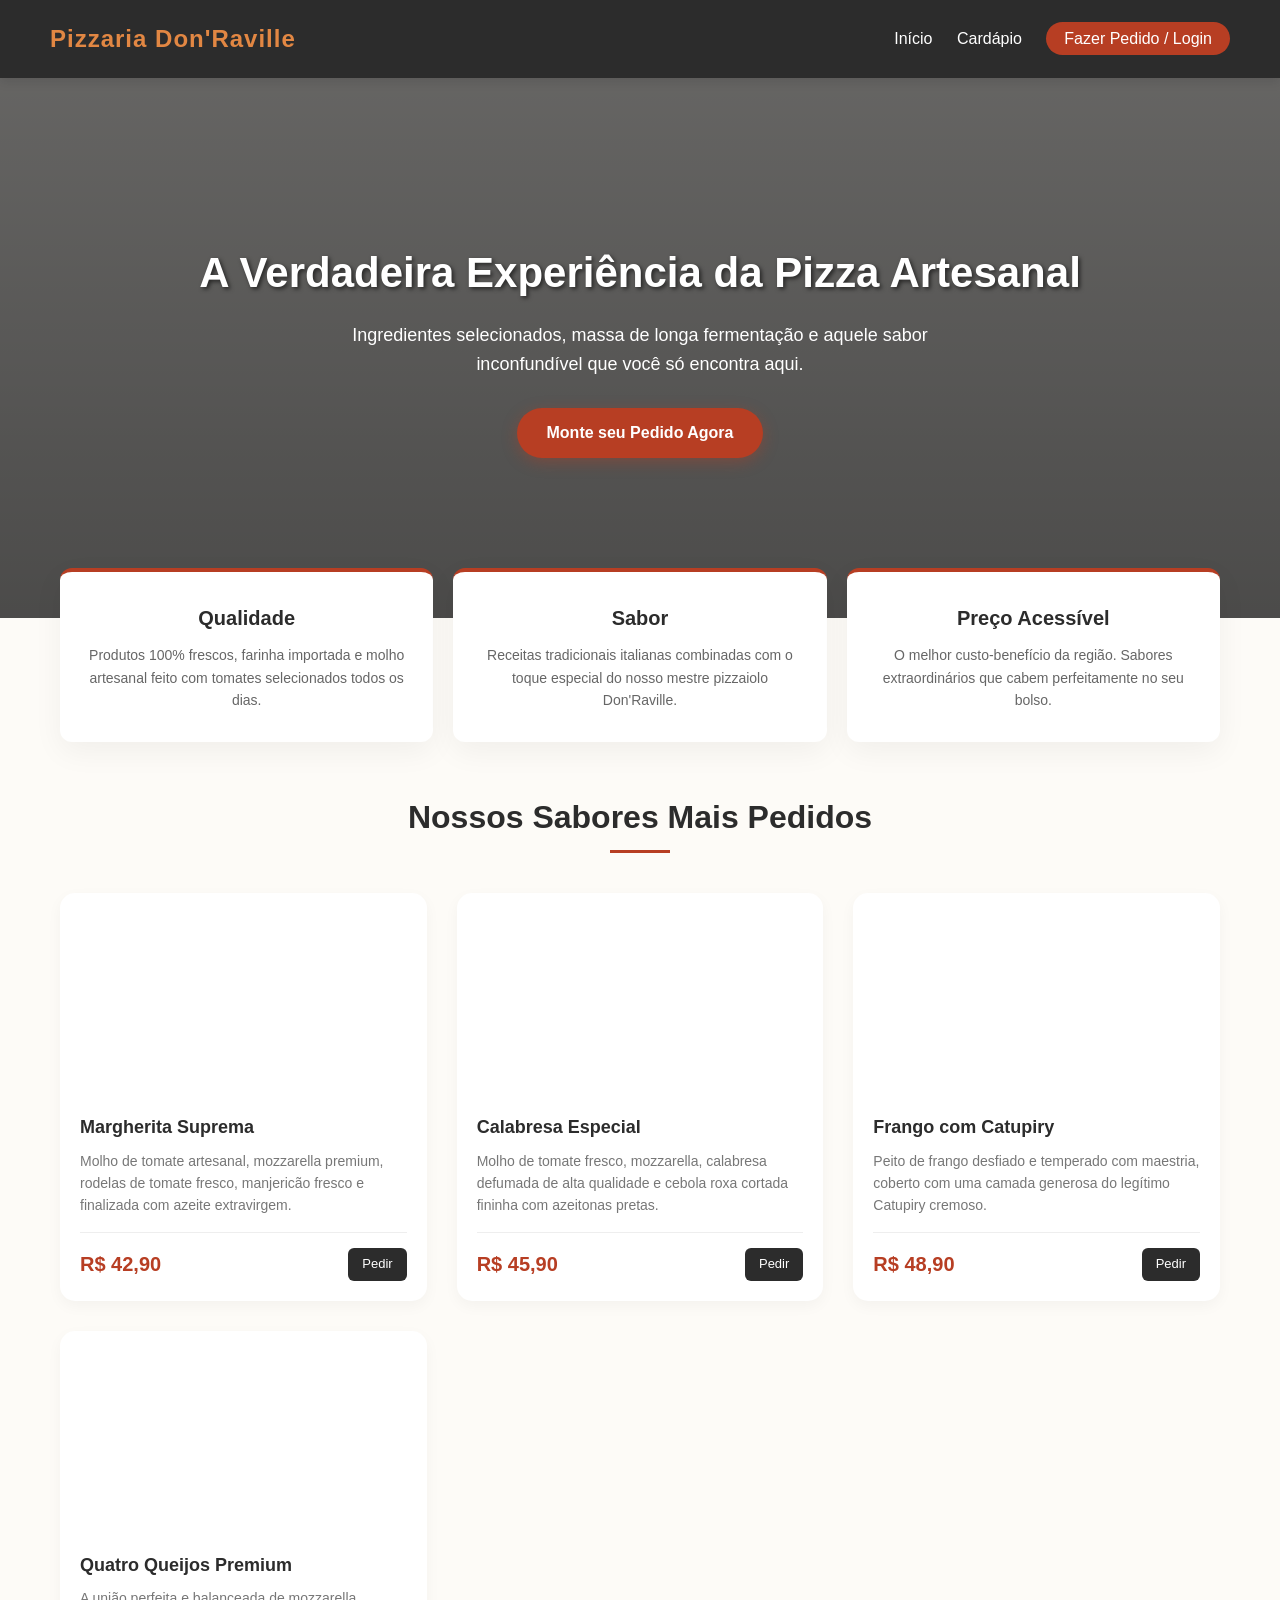
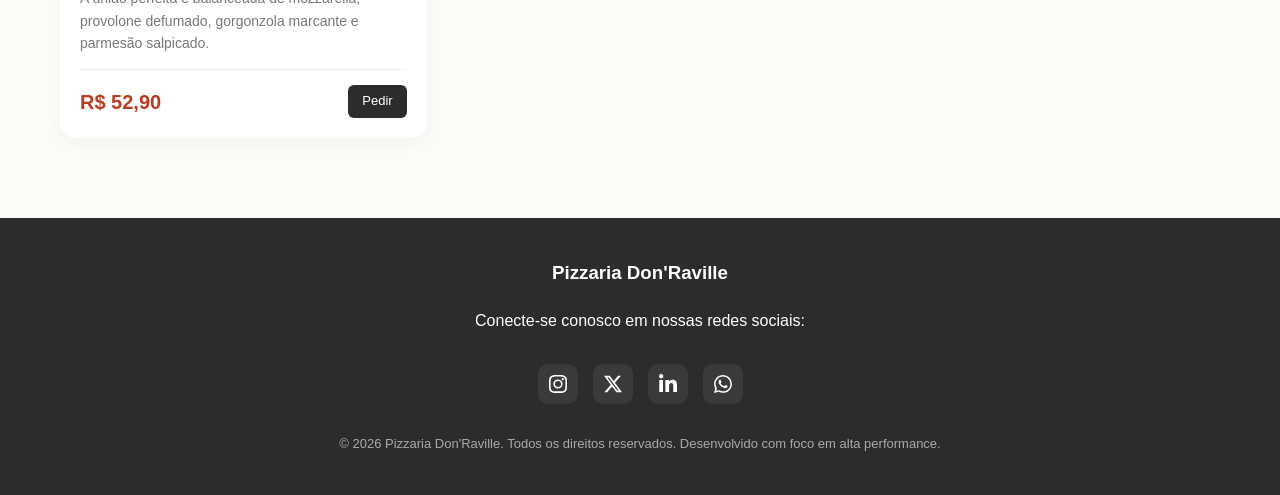
==== index.html @ 8623dc4a "ajustes" ====
<!DOCTYPE html>
<html lang="pt-BR">
<head>
    <meta charset="UTF-8">
    <meta name="viewport" content="width=device-width, initial-scale=1.0">
    <title>Pizzaria Don'Raville - Página Inicial</title>
    <link rel="stylesheet" href="estilos/index.css">
    <link rel="icon"  type="image/png" href="img/Logo_Proj1.webp" >
</head>
<body>
    <!-- Header Navigation -->
    <header>
        <div class="logo-container">
            <h1>Pizzaria Don'Raville</h1>
        </div>
        <nav class="nav-links">
            <a href="#">Início</a>
            <a href="#cardapio">Cardápio</a>
            <a href="login.html" class="btn-cta-nav">Fazer Pedido / Login</a>
        </nav>
    </header>
    <!-- Hero Section -->
    <section class="hero">
        <h2>A Verdadeira Experiência da Pizza Artesanal</h2>
        <p>Ingredientes selecionados, massa de longa fermentação e aquele sabor inconfundível que você só encontra aqui.</p>
        <a href="login.html" style="background-color: #b73e23; color: white; padding: 12px 30px; text-decoration: none; border-radius: 25px; font-weight: 600; box-shadow: 0 4px 15px rgba(183, 62, 35, 0.4);"> Monte seu Pedido Agora </a>
    </section>
    <!-- Marketing Pillars -->
    <section class="pillars">
        <div class="pillar-card">
            <h3>Qualidade</h3>
            <p>Produtos 100% frescos, farinha importada e molho artesanal feito com tomates selecionados todos os dias.</p>
        </div>
        <div class="pillar-card">
            <h3>Sabor</h3>
            <p>Receitas tradicionais italianas combinadas com o toque especial do nosso mestre pizzaiolo Don'Raville.</p>
        </div>
        <div class="pillar-card">
            <h3>Preço Acessível</h3>
            <p>O melhor custo-benefício da região. Sabores extraordinários que cabem perfeitamente no seu bolso.</p>
        </div>
    </section>
    <!-- Pizza Gallery Section -->
    <section class="gallery-container" id="cardapio">
        <div class="section-title">
            <h2>Nossos Sabores Mais Pedidos</h2>
        </div>
        <div class="grid-gallery">
            <!-- Pizza 1 -->
            <div class="pizza-card">
                <div class="pizza-img" style="background-image: url('https://images.unsplash.com/photo-1604068549290-dea0e4a305ca?auto=format&fit=crop&w=600&q=80');"></div>
                <div class="pizza-info">
                    <h4>Margherita Suprema</h4>
                    <p>Molho de tomate artesanal, mozzarella premium, rodelas de tomate fresco, manjericão fresco e finalizada com azeite extravirgem.</p>
                    <div class="pizza-footer">
                        <span class="pizza-price">R$ 42,90</span>
                        <a href="login.html" class="btn-order">Pedir</a>
                    </div>
                </div>
            </div>
            <!-- Pizza 2 -->
            <div class="pizza-card">
                <div class="pizza-img" style="background-image: url('https://images.unsplash.com/photo-1628840042765-356cda07504e?auto=format&fit=crop&w=600&q=80');"></div>
                <div class="pizza-info">
                    <h4>Calabresa Especial</h4>
                    <p>Molho de tomate fresco, mozzarella, calabresa defumada de alta qualidade e cebola roxa cortada fininha com azeitonas pretas.</p>
                    <div class="pizza-footer">
                        <span class="pizza-price">R$ 45,90</span>
                        <a href="login.html" class="btn-order">Pedir</a>
                    </div>
                </div>
            </div>
            <!-- Pizza 3 -->
            <div class="pizza-card">
                <div class="pizza-img" style="background-image: url('https://images.unsplash.com/photo-1574071318508-1cdbab80d002?auto=format&fit=crop&w=600&q=80');"></div>
                <div class="pizza-info">
                    <h4>Frango com Catupiry</h4>
                    <p>Peito de frango desfiado e temperado com maestria, coberto com uma camada generosa do legítimo Catupiry cremoso.</p>
                    <div class="pizza-footer">
                        <span class="pizza-price">R$ 48,90</span>
                        <a href="login.html" class="btn-order">Pedir</a>
                    </div>
                </div>
            </div>
            <!-- Pizza 4 -->
            <div class="pizza-card">
                <div class="pizza-img" style="background-image: url('https://images.unsplash.com/photo-1593560708920-61dd98c46a4e?auto=format&fit=crop&w=600&q=80');"></div>
                <div class="pizza-info">
                    <h4>Quatro Queijos Premium</h4>
                    <p>A união perfeita e balanceada de mozzarella, provolone defumado, gorgonzola marcante e parmesão salpicado.</p>
                    <div class="pizza-footer">
                        <span class="pizza-price">R$ 52,90</span>
                        <a href="login.html" class="btn-order">Pedir</a>
                    </div>
                </div>
            </div>
        </div>
    </section>
    <!-- Footer -->
    <footer>
        <div class="footer-content">
            <h3>Pizzaria Don'Raville</h3>
            <p>Conecte-se conosco em nossas redes sociais:</p>
            <div class="social-box">
                <!-- Instagram -->
                <a class="socialContainer containerOne" href="#">
                    <svg viewBox="0 0 16 16" class="socialSvg">
                        <path d="M8 0C5.829 0 5.556.01 4.703.048 3.85.088 3.269.222 2.76.42a3.917 3.917 0 0 0-1.417.923A3.927 3.927 0 0 0 .42 2.76C.222 3.268.087 3.85.048 4.7.01 5.555 0 5.827 0 8.001c0 2.172.01 2.444.048 3.297.04.852.174 1.433.372 1.942.205.526.478.972.923 1.417.444.445.89.719 1.416.923.51.198 1.09.333 1.942.372C5.555 15.99 5.827 16 8 16s2.444-.01 3.298-.048c.851-.04 1.434-.174 1.943-.372a3.916 3.916 0 0 0 1.416-.923c.445-.445.718-.891.923-1.417.197-.509.332-1.09.372-1.942C15.99 10.445 16 10.173 16 8s-.01-2.445-.048-3.299c-.04-.851-.175-1.433-.372-1.941a3.926 3.926 0 0 0-.923-1.417A3.911 3.911 0 0 0 13.24.42c-.51-.198-1.092-.333-1.943-.372C10.443.01 10.172 0 7.998 0h.003zm-.717 1.442h.718c2.136 0 2.389.007 3.232.046.78.035 1.204.166 1.486.275.373.145.64.319.92.599.28.28.453.546.598.92.11.281.24.705.275 1.485.039.843.047 1.096.047 3.231s-.008 2.389-.047 3.232c-.035.78-.166 1.203-.275 1.485a2.47 2.47 0 0 1-.599.919c-.28.28-.546.453-.92.598-.28.11-.704.24-1.485.276-.843.038-1.096.047-3.232.047s-2.39-.009-3.233-.047c-.78-.036-1.203-.166-1.485-.276a2.478 2.478 0 0 1-.92-.598 2.48 2.48 0 0 1-.6-.92c-.109-.281-.24-.705-.275-1.485-.038-.843-.046-1.096-.046-3.233 0-2.136.008-2.388.046-3.231.036-.78.166-1.204.276-1.486.145-.373.319-.64.599-.92.28-.28.546-.453.92-.598.282-.11.705-.24 1.485-.276.738-.034 1.024-.044 2.515-.045v.002zm4.988 1.328a.96.96 0 1 0 0 1.92.96.96 0 0 0 0-1.92zm-4.27 1.122a4.109 4.109 0 1 0 0 8.217 4.109 4.109 0 0 0 0-8.217zm0 1.441a2.667 2.667 0 1 1 0 5.334 2.667 2.667 0 0 1 0-5.334z"></path>
                    </svg>
                </a>
                <!-- Twitter/X -->
                <a class="socialContainer containerTwo" href="#">
                    <svg viewBox="0 0 16 16" class="socialSvg">
                        <path d="M12.6.75h2.454l-5.36 6.142L16 15.25h-4.937l-3.867-5.07-4.425 5.07H.316l5.733-6.57L0 .75h5.063l3.495 4.633L12.601.75Zm-.86 13.028h1.36L4.323 2.145H2.865z"></path>
                    </svg>
                </a>
                <!-- Linkedin -->
                <a class="socialContainer containerThree" href="#">
                    <svg viewBox="0 0 448 512" class="socialSvg">
                        <path d="M100.28 448H7.4V148.9h92.88zM53.79 108.1C24.09 108.1 0 83.5 0 53.8a53.79 53.79 0 0 1 107.58 0c0 29.7-24.1 54.3-53.79 54.3zM447.9 448h-92.68V302.4c0-34.7-.7-79.2-48.29-79.2-48.29 0-55.69 37.7-55.69 76.7V448h-92.78V148.9h89.08v40.8h1.3c12.4-23.5 42.69-48.3 87.88-48.3 94 0 111.28 61.9 111.28 142.3V448z"></path>
                    </svg>
                </a>
                <!-- WhatsApp -->
                <a class="socialContainer containerFour" href="#">
                    <svg viewBox="0 0 16 16" class="socialSvg">
                        <path d="M13.601 2.326A7.854 7.854 0 0 0 7.994 0C3.627 0 .068 3.558.064 7.926c0 1.399.366 2.76 1.057 3.965L0 16l4.204-1.102a7.933 7.933 0 0 0 3.79.965h.004c4.368 0 7.926-3.558 7.93-7.93A7.898 7.898 0 0 0 13.6 2.326zM7.994 14.521a6.573 6.573 0 0 1-3.356-.92l-.24-.144-2.494.654.666-2.433-.156-.251a6.56 6.56 0 0 1-1.007-3.505c0-3.626 2.957-6.584 6.591-6.584a6.56 6.56 0 0 1 4.66 1.931 6.557 6.557 0 0 1 1.928 4.66c-.004 3.639-2.961 6.592-6.592 6.592zm3.618-4.934c-.197-.099-1.17-.578-1.353-.646-.182-.065-.315-.099-.445.099-.133.197-.513.646-.627.775-.114.133-.232.148-.43.05-.197-.1-.836-.308-1.592-.985-.59-.525-.985-1.175-1.103-1.372-.114-.198-.011-.304.088-.403.087-.088.197-.232.296-.346.1-.114.133-.198.198-.33.065-.134.034-.248-.015-.347-.05-.099-.445-1.076-.612-1.47-.16-.389-.323-.335-.445-.34-.114-.007-.247-.007-.38-.007a.729.729 0 0 0-.529.247c-.182.198-.691.677-.691 1.654 0 .977.71 1.916.81 2.049.098.133 1.394 2.132 3.383 2.992.47.205.84.326 1.129.418.475.152.904.129 1.246.08.38-.058 1.171-.48 1.338-.943.164-.464.164-.86.114-.943-.049-.084-.182-.133-.38-.232z"/>
                    </svg>
                </a>
            </div>
            <p class="copyright">© 2026 Pizzaria Don'Raville. Todos os direitos reservados. Desenvolvido com foco em alta performance.</p>
        </div>
    </footer>
</body>
</html>
---- estilos/index.css ----
* {
            margin: 0;
            padding: 0;
            box-sizing: border-box;
            font-family: 'Segoe UI', Tahoma, Geneva, Verdana, sans-serif;
        }

        body {
            background-color: #fdfbf7;
            color: #333;
            line-height: 1.6;
        }

        /* Header & Navigation */
        header {
            background-color: #2c2c2c;
            color: #fff;
            padding: 20px 50px;
            display: flex;
            justify-content: space-between;
            align-items: center;
            position: sticky;
            top: 0;
            z-index: 1000;
            box-shadow: 0 4px 10px rgba(0,0,0,0.1);
        }

        .logo-container h1 {
            color: #e28743;
            font-size: 24px;
            font-weight: 700;
            letter-spacing: 1px;
        }

        .nav-links a {
            color: #fff;
            text-decoration: none;
            margin-left: 20px;
            font-weight: 500;
            transition: color 0.3s;
        }

        .nav-links a:hover {
            color: #e28743;
        }

        .btn-cta-nav {
            background-color: #b73e23;
            padding: 8px 18px;
            border-radius: 20px;
            color: white !important;
            transition: background 0.3s !important;
        }

        .btn-cta-nav:hover {
            background-color: #96321b;
        }

        /* Hero Section */
        .hero {
            background: linear-gradient(rgba(0, 0, 0, 0.6), rgba(0, 0, 0, 0.7)), url('https://images.unsplash.com/photo-1513104890138-7c749659a591?auto=format&fit=crop&w=1920&q=80') no-repeat center center/cover;
            height: 60vh;
            display: flex;
            flex-direction: column;
            justify-content: center;
            align-items: center;
            text-align: center;
            color: #fff;
            padding: 0 20px;
        }

        .hero h2 {
            font-size: 42px;
            margin-bottom: 15px;
            color: #fff;
            text-shadow: 2px 2px 4px rgba(0,0,0,0.6);
        }

        .hero p {
            font-size: 18px;
            max-width: 600px;
            margin-bottom: 30px;
            font-weight: 300;
        }

        /* Pillars / Differentials */
        .pillars {
            display: flex;
            justify-content: space-around;
            max-width: 1200px;
            margin: -50px auto 50px auto;
            padding: 0 20px;
            gap: 20px;
        }

        .pillar-card {
            background: white;
            padding: 30px 20px;
            border-radius: 12px;
            text-align: center;
            flex: 1;
            box-shadow: 0 10px 30px rgba(0,0,0,0.05);
            border-top: 4px solid #b73e23;
            transition: transform 0.3s;
        }

        .pillar-card:hover {
            transform: translateY(-5px);
        }

        .pillar-card h3 {
            color: #2c2c2c;
            margin-bottom: 10px;
            font-size: 20px;
        }

        .pillar-card p {
            font-size: 14px;
            color: #666;
        }

        /* Gallery Section */
        .gallery-container {
            max-width: 1200px;
            margin: 0 auto 80px auto;
            padding: 0 20px;
        }

        .section-title {
            text-align: center;
            margin-bottom: 40px;
        }

        .section-title h2 {
            font-size: 32px;
            color: #2c2c2c;
            position: relative;
            display: inline-block;
            padding-bottom: 10px;
        }

        .section-title h2::after {
            content: '';
            width: 60px;
            height: 3px;
            background-color: #b73e23;
            position: absolute;
            bottom: 0;
            left: 50%;
            transform: translateX(-50%);
        }

        .grid-gallery {
            display: grid;
            grid-template-columns: repeat(auto-fit, minmax(280px, 1fr));
            gap: 30px;
        }

        .pizza-card {
            background: #fff;
            border-radius: 15px;
            overflow: hidden;
            box-shadow: 0 5px 15px rgba(0,0,0,0.04);
            transition: box-shadow 0.3s;
            display: flex;
            flex-direction: column;
        }

        .pizza-card:hover {
            box-shadow: 0 8px 25px rgba(0,0,0,0.1);
        }

        .pizza-img {
            width: 100%;
            height: 200px;
            background-size: cover;
            background-position: center;
        }

        .pizza-info {
            padding: 20px;
            flex-grow: 1;
            display: flex;
            flex-direction: column;
            justify-content: space-between;
        }

        .pizza-info h4 {
            font-size: 18px;
            color: #2c2c2c;
            margin-bottom: 8px;
        }

        .pizza-info p {
            font-size: 14px;
            color: #777;
            margin-bottom: 15px;
            flex-grow: 1;
        }

        .pizza-footer {
            display: flex;
            justify-content: space-between;
            align-items: center;
            border-top: 1px solid #eee;
            padding-top: 15px;
        }

        .pizza-price {
            font-size: 20px;
            font-weight: 700;
            color: #b73e23;
        }

        .btn-order {
            background-color: #2c2c2c;
            color: white;
            padding: 6px 14px;
            border-radius: 6px;
            text-decoration: none;
            font-size: 13px;
            transition: background 0.3s;
        }

        .btn-order:hover {
            background-color: #b73e23;
        }

        /* Footer & Social Media */
        footer {
            background-color: #2c2c2c;
            color: white;
            padding: 40px 20px;
            text-align: center;
        }

        .footer-content {
            max-width: 1200px;
            margin: 0 auto;
            display: flex;
            flex-direction: column;
            align-items: center;
            gap: 20px;
        }

        .social-box {
            display: flex;
            gap: 15px;
            margin-top: 10px;
        }

        /* Integration of User's Original Social Card Styles */
        .socialContainer {
            width: 40px;
            height: 40px;
            background-color: rgb(58, 58, 58);
            display: flex;
            align-items: center;
            justify-content: center;
            overflow: hidden;
            transition-duration: 0.5s;
            border-radius: 10px;
            text-decoration: none;
        }

        .containerOne:hover { background-color: #d62976; }
        .containerTwo:hover { background-color: #00acee; }
        .containerThree:hover { background-color: #0072b1; }
        .containerFour:hover { background-color: #25D366; } /* Updated to real whatsapp green */

        .socialContainer:active {
            transform: scale(0.9);
        }

        .socialSvg {
            width: 18px;
            fill: white;
        }

        .socialSvg path {
            fill: rgb(255, 255, 255);
        }

        .socialContainer:hover .socialSvg {
            animation: slide-in-top 0.4s both;
        }

        @keyframes slide-in-top {
            0% { transform: translateY(-20px); opacity: 0; }
            100% { transform: translateY(0); opacity: 1; }
        }

        .copyright {
            font-size: 13px;
            color: #aaa;
            margin-top: 10px;
        }

        /* ===== RESPONSIVO - TABLET ===== */
        @media (max-width: 768px) {
            header {
                padding: 15px 20px;
                flex-wrap: wrap;
                gap: 10px;
            }

            .nav-links {
                display: flex;
                flex-wrap: wrap;
                justify-content: center;
                gap: 10px;
                width: 100%;
            }

            .nav-links a {
                margin-left: 0;
                font-size: 14px;
            }

            .hero {
                height: 50vh;
                padding: 0 15px;
            }

            .hero h2 {
                font-size: 28px;
            }

            .hero p {
                font-size: 15px;
            }

            .pillars {
                flex-direction: column;
                margin: -30px auto 30px auto;
                gap: 15px;
            }

            .section-title h2 {
                font-size: 26px;
            }

            .grid-gallery {
                grid-template-columns: 1fr;
                gap: 20px;
            }
        }

        /* ===== RESPONSIVO - CELULAR PEQUENO ===== */
        @media (max-width: 480px) {
            .logo-container h1 {
                font-size: 18px;
            }

            .hero h2 {
                font-size: 22px;
            }

            .hero p {
                font-size: 14px;
            }

            .btn-cta-nav {
                padding: 6px 12px;
                font-size: 13px;
            }

            .pizza-img {
                height: 160px;
            }
        }
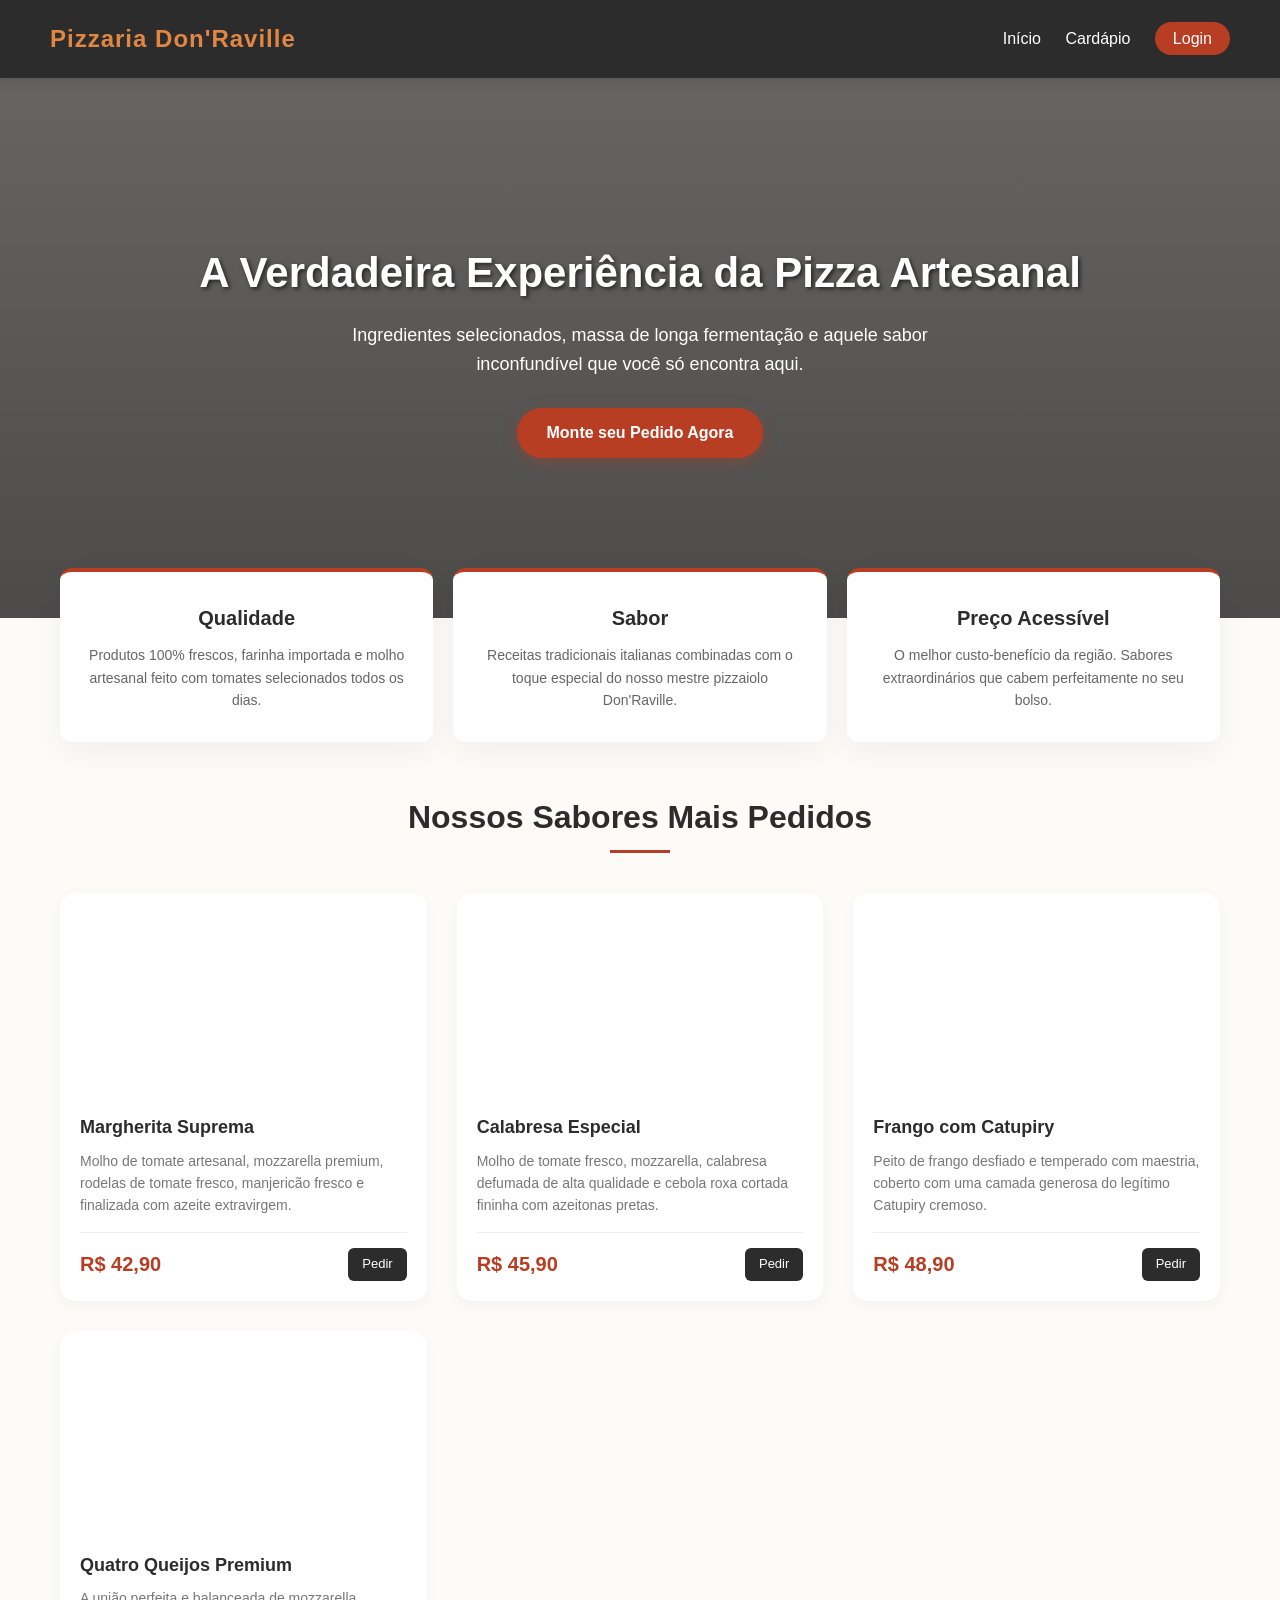
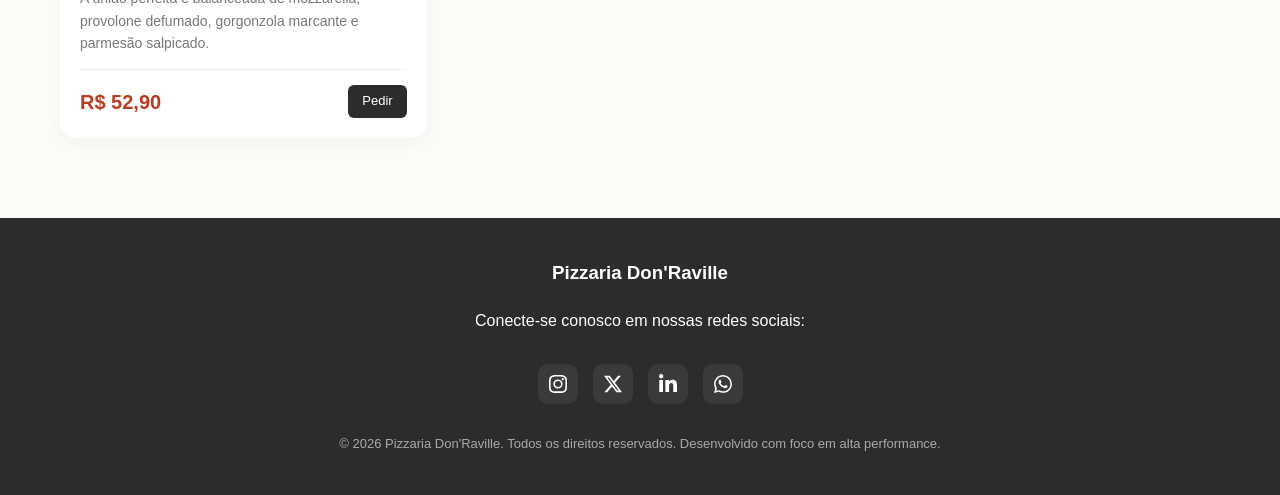
==== commit b6b47fcd: "." ====
--- a/index.html
+++ b/index.html
@@ -16,8 +16,8 @@
         </div>
         <nav class="nav-links">
             <a href="#">Início</a>
-            <a href="#cardapio">Cardápio</a>
-            <a href="login.html" class="btn-cta-nav">Fazer Pedido / Login</a>
+            <a href="templates/cardapio.html">Cardápio</a>
+            <a href="templates/login.html" class="btn-cta-nav">Login</a>
         </nav>
     </header>
     <!-- Hero Section -->
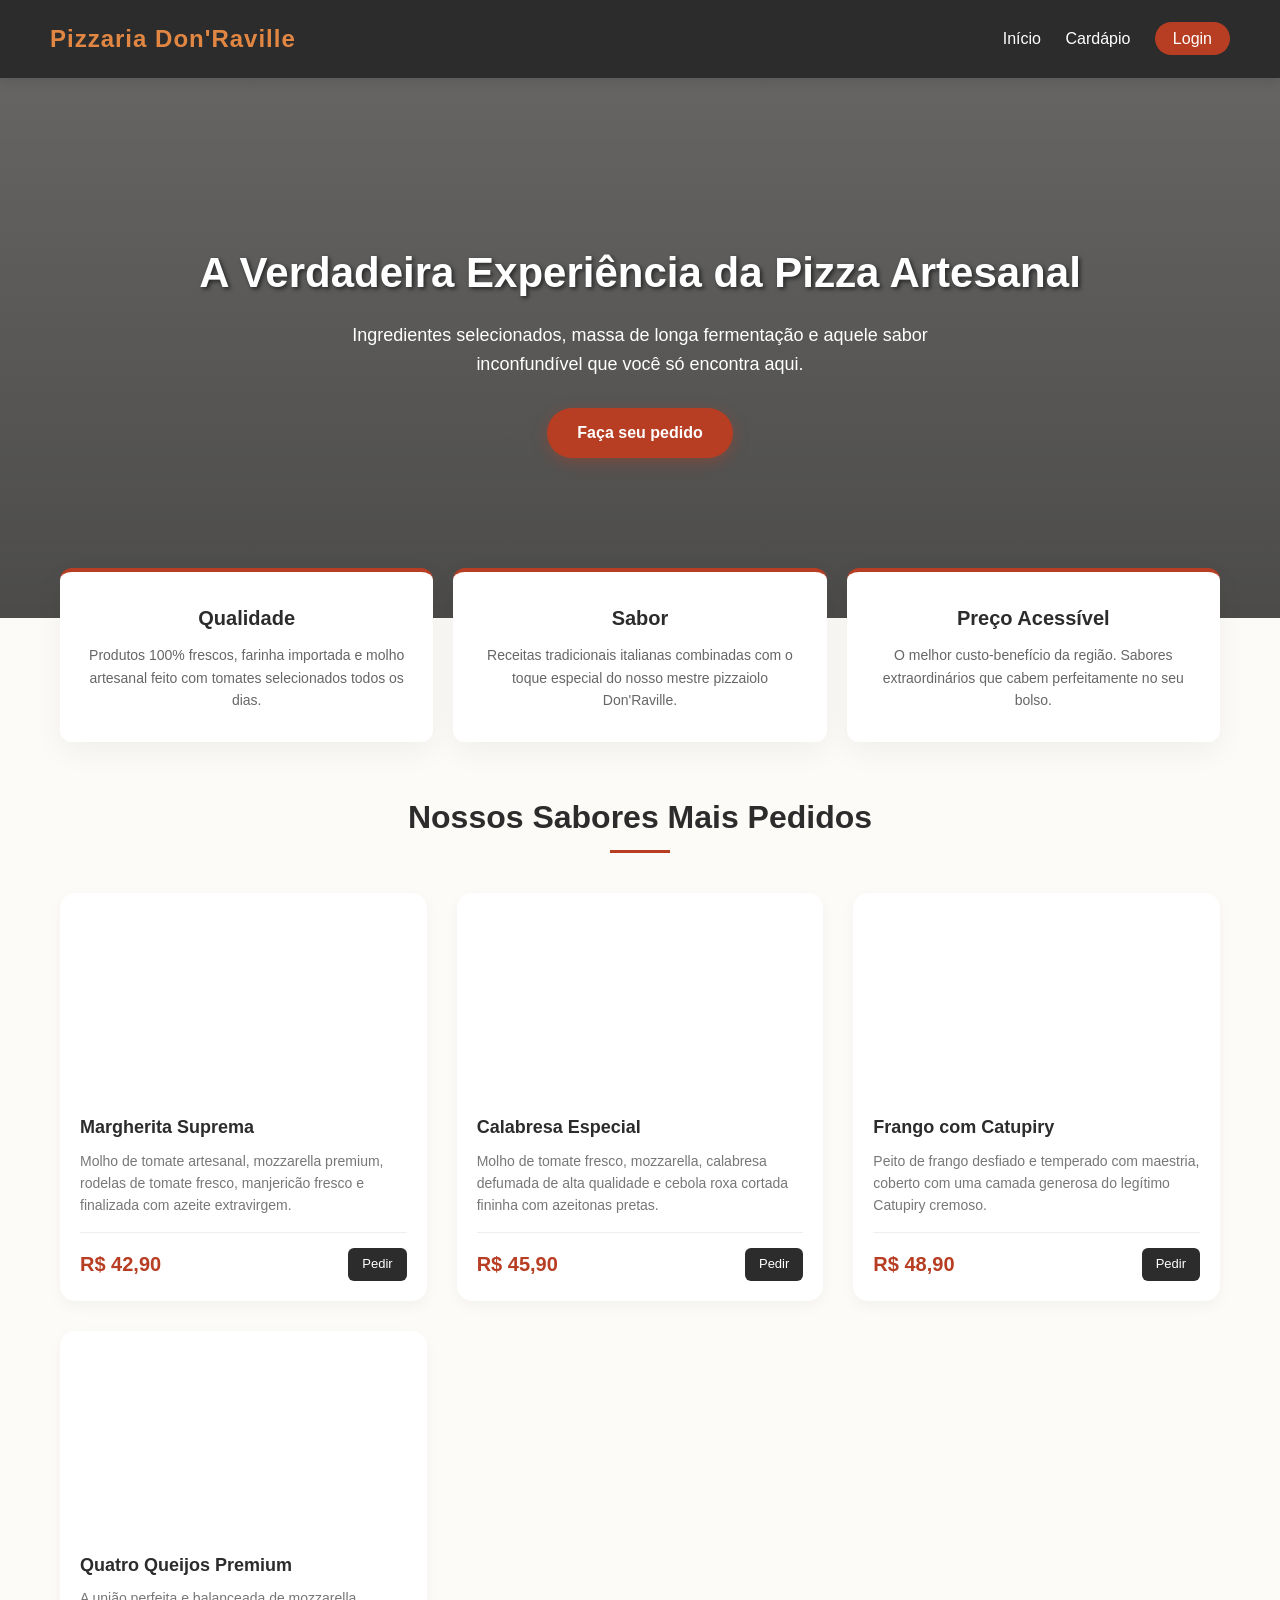
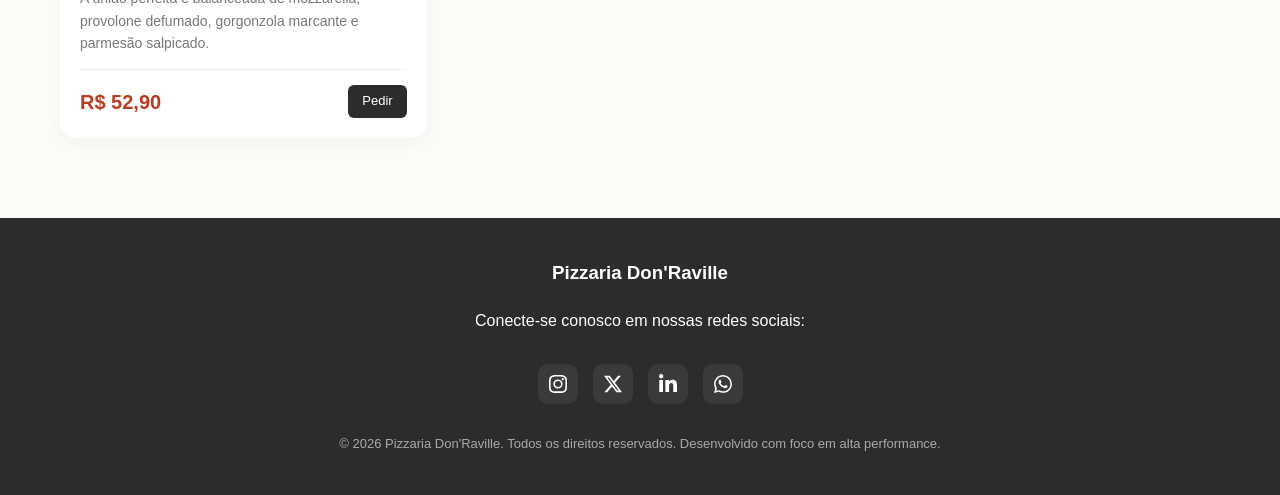
==== commit 2222ac08: "." ====
--- a/index.html
+++ b/index.html
@@ -24,7 +24,7 @@
     <section class="hero">
         <h2>A Verdadeira Experiência da Pizza Artesanal</h2>
         <p>Ingredientes selecionados, massa de longa fermentação e aquele sabor inconfundível que você só encontra aqui.</p>
-        <a href="login.html" style="background-color: #b73e23; color: white; padding: 12px 30px; text-decoration: none; border-radius: 25px; font-weight: 600; box-shadow: 0 4px 15px rgba(183, 62, 35, 0.4);"> Monte seu Pedido Agora </a>
+        <a href="/templates/login.html" style="background-color: #b73e23; color: white; padding: 12px 30px; text-decoration: none; border-radius: 25px; font-weight: 600; box-shadow: 0 4px 15px rgba(183, 62, 35, 0.4);"> Faça seu pedido </a>
     </section>
     <!-- Marketing Pillars -->
     <section class="pillars">
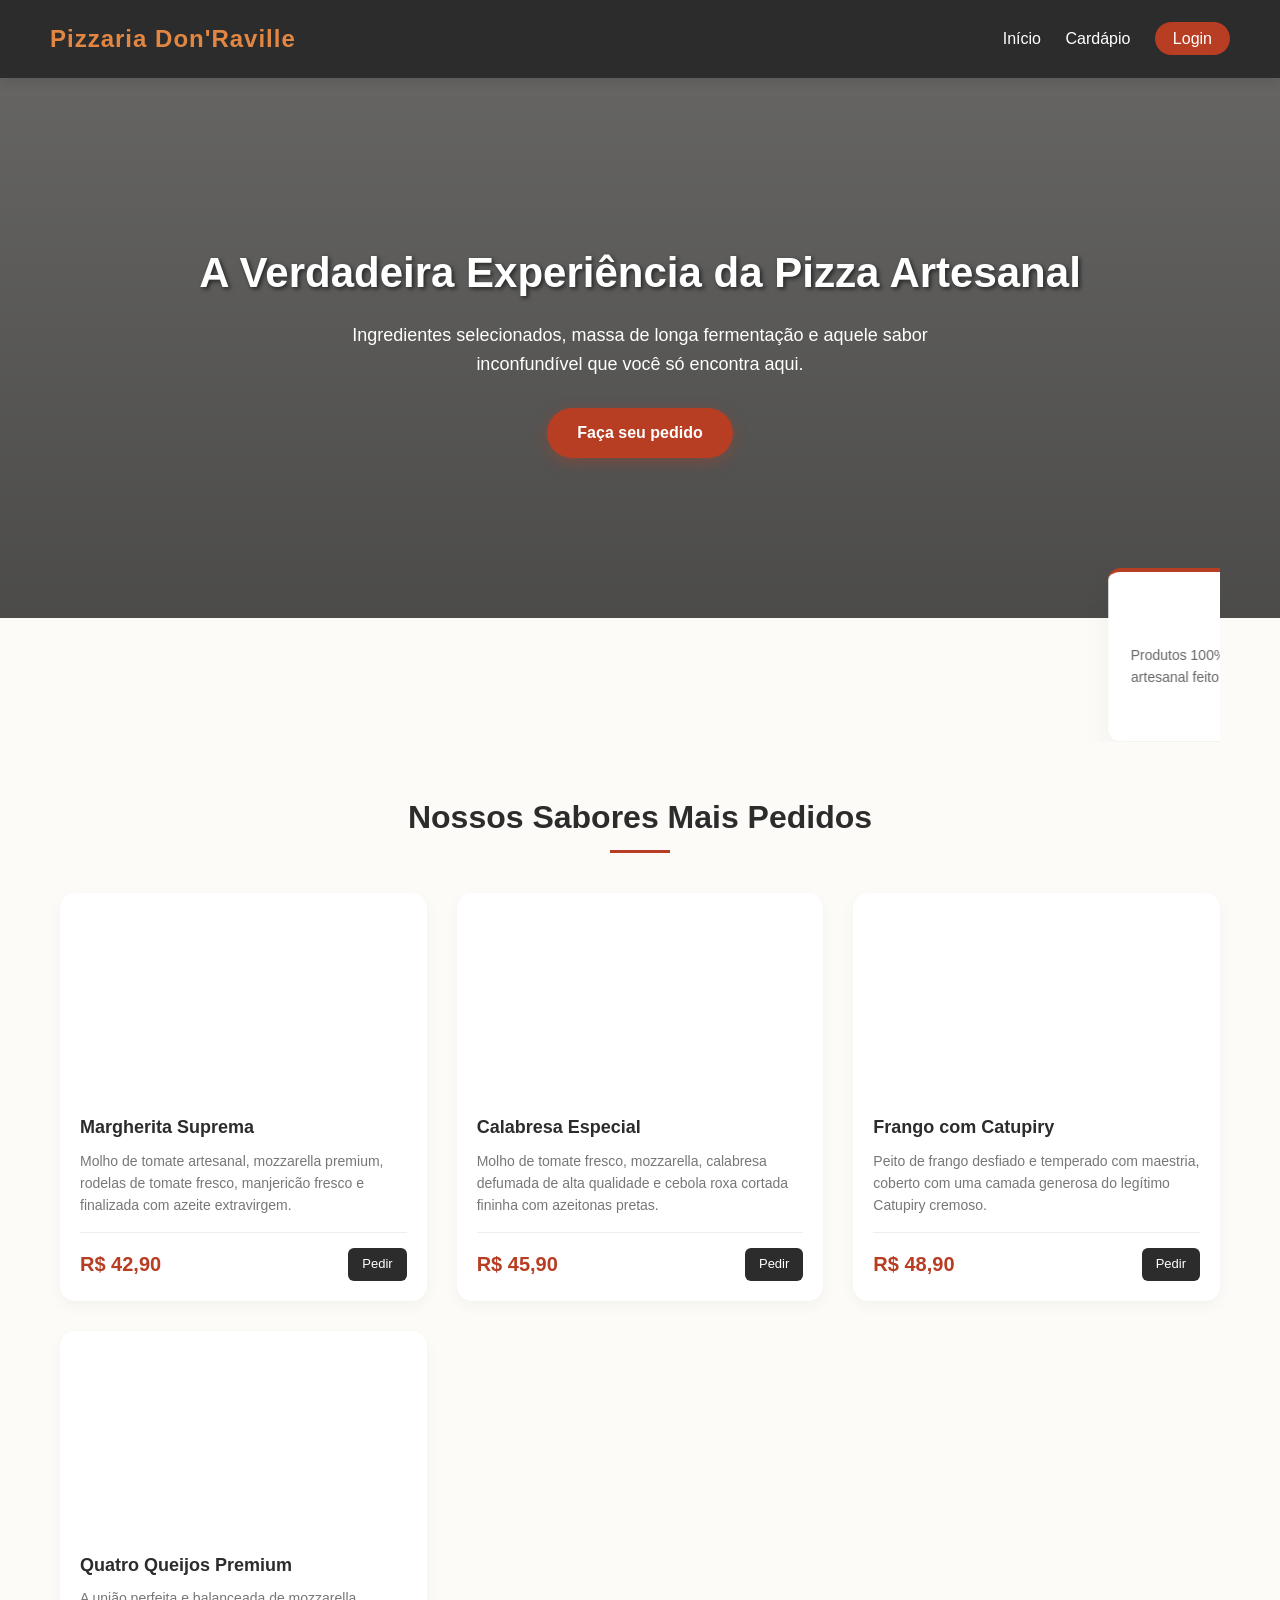
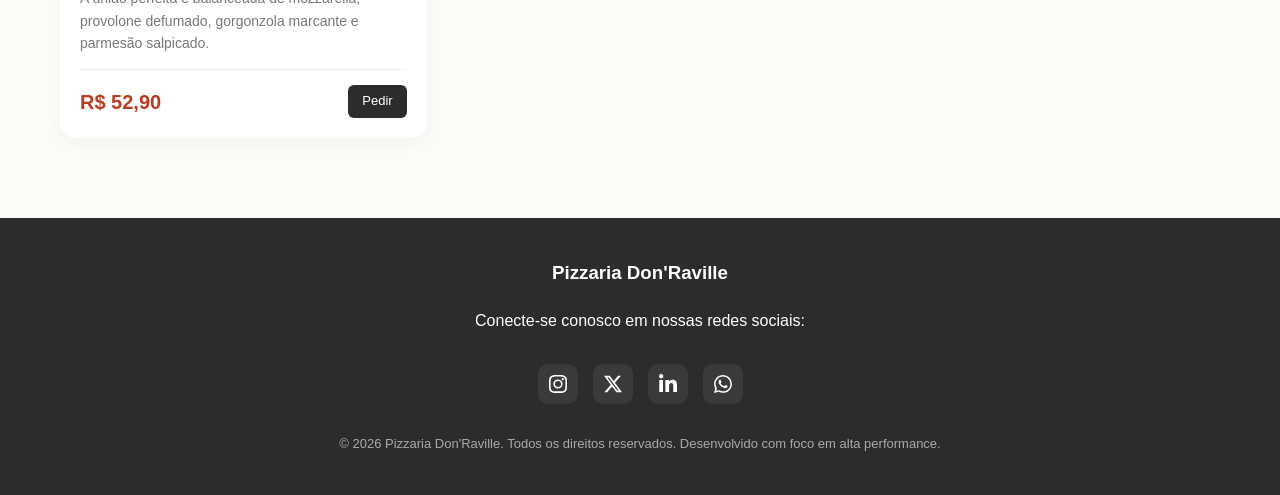
==== commit 58281eea: "vitrine de ofertas" ====
--- a/index.html
+++ b/index.html
@@ -13,7 +13,7 @@
     <header>
         <div class="logo-container">
             <h1>Pizzaria Don'Raville</h1>
-        </div>
+        </div><!--ccp-->
         <nav class="nav-links">
             <a href="#">Início</a>
             <a href="templates/cardapio.html">Cardápio</a>
@@ -24,10 +24,12 @@
     <section class="hero">
         <h2>A Verdadeira Experiência da Pizza Artesanal</h2>
         <p>Ingredientes selecionados, massa de longa fermentação e aquele sabor inconfundível que você só encontra aqui.</p>
-        <a href="/templates/login.html" style="background-color: #b73e23; color: white; padding: 12px 30px; text-decoration: none; border-radius: 25px; font-weight: 600; box-shadow: 0 4px 15px rgba(183, 62, 35, 0.4);"> Faça seu pedido </a>
+        <a href="templates/cardapio.html" class="btn-hero"> Faça seu pedido </a>
     </section>
-    <!-- Marketing Pillars -->
-    <section class="pillars">
+    <!-- Vitrine em movimento com os diferenciais e as ofertas da pizzaria. -->
+    <section class="pillars-section">
+    <!-- scrollamount controla a velocidade dos cards: quanto maior, mais rápido. -->
+    <marquee class="pillars-marquee" behavior="scroll" direction="left" scrollamount="6">
         <div class="pillar-card">
             <h3>Qualidade</h3>
             <p>Produtos 100% frescos, farinha importada e molho artesanal feito com tomates selecionados todos os dias.</p>
@@ -40,7 +42,14 @@
             <h3>Preço Acessível</h3>
             <p>O melhor custo-benefício da região. Sabores extraordinários que cabem perfeitamente no seu bolso.</p>
         </div>
+
+        <div class="pillar-card">
+            <h3>Oferta Especial</h3>
+            <p>Peça qualquer pizza com mais de 1 sabor e ganhe 10% de desconto em sua próxima compra!</p>
+        </div>
+    </marquee>
     </section>
+   
     <!-- Pizza Gallery Section -->
     <section class="gallery-container" id="cardapio">
         <div class="section-title">
@@ -49,49 +58,49 @@
         <div class="grid-gallery">
             <!-- Pizza 1 -->
             <div class="pizza-card">
-                <div class="pizza-img" style="background-image: url('https://images.unsplash.com/photo-1604068549290-dea0e4a305ca?auto=format&fit=crop&w=600&q=80');"></div>
+                <div class="pizza-img pizza-img-1"></div>
                 <div class="pizza-info">
                     <h4>Margherita Suprema</h4>
                     <p>Molho de tomate artesanal, mozzarella premium, rodelas de tomate fresco, manjericão fresco e finalizada com azeite extravirgem.</p>
                     <div class="pizza-footer">
                         <span class="pizza-price">R$ 42,90</span>
-                        <a href="login.html" class="btn-order">Pedir</a>
+                        <a href="templates/login.html" class="btn-order">Pedir</a>
                     </div>
                 </div>
             </div>
             <!-- Pizza 2 -->
             <div class="pizza-card">
-                <div class="pizza-img" style="background-image: url('https://images.unsplash.com/photo-1628840042765-356cda07504e?auto=format&fit=crop&w=600&q=80');"></div>
+                <div class="pizza-img pizza-img-2"></div>
                 <div class="pizza-info">
                     <h4>Calabresa Especial</h4>
                     <p>Molho de tomate fresco, mozzarella, calabresa defumada de alta qualidade e cebola roxa cortada fininha com azeitonas pretas.</p>
                     <div class="pizza-footer">
                         <span class="pizza-price">R$ 45,90</span>
-                        <a href="login.html" class="btn-order">Pedir</a>
+                        <a href="templates/login.html" class="btn-order">Pedir</a>
                     </div>
                 </div>
             </div>
             <!-- Pizza 3 -->
             <div class="pizza-card">
-                <div class="pizza-img" style="background-image: url('https://images.unsplash.com/photo-1574071318508-1cdbab80d002?auto=format&fit=crop&w=600&q=80');"></div>
+                <div class="pizza-img pizza-img-3"></div>
                 <div class="pizza-info">
                     <h4>Frango com Catupiry</h4>
                     <p>Peito de frango desfiado e temperado com maestria, coberto com uma camada generosa do legítimo Catupiry cremoso.</p>
                     <div class="pizza-footer">
                         <span class="pizza-price">R$ 48,90</span>
-                        <a href="login.html" class="btn-order">Pedir</a>
+                        <a href="templates/login.html" class="btn-order">Pedir</a>
                     </div>
                 </div>
             </div>
             <!-- Pizza 4 -->
             <div class="pizza-card">
-                <div class="pizza-img" style="background-image: url('https://images.unsplash.com/photo-1593560708920-61dd98c46a4e?auto=format&fit=crop&w=600&q=80');"></div>
+                <div class="pizza-img pizza-img-4"></div>
                 <div class="pizza-info">
                     <h4>Quatro Queijos Premium</h4>
                     <p>A união perfeita e balanceada de mozzarella, provolone defumado, gorgonzola marcante e parmesão salpicado.</p>
                     <div class="pizza-footer">
                         <span class="pizza-price">R$ 52,90</span>
-                        <a href="login.html" class="btn-order">Pedir</a>
+                        <a href="templates/login.html" class="btn-order">Pedir</a>
                     </div>
                 </div>
             </div>
@@ -131,5 +140,14 @@
             <p class="copyright">© 2026 Pizzaria Don'Raville. Todos os direitos reservados. Desenvolvido com foco em alta performance.</p>
         </div>
     </footer>
+    <script>
+        const pillarsMarquee = document.querySelector(".pillars-marquee");
+
+        // Pausa os cards quando o mouse entra em um deles e retoma quando sai.
+        pillarsMarquee.querySelectorAll(".pillar-card").forEach((card) => {
+            card.addEventListener("mouseenter", () => pillarsMarquee.stop());
+            card.addEventListener("mouseleave", () => pillarsMarquee.start());
+        });
+    </script>
 </body>
 </html>
--- a/estilos/index.css
+++ b/estilos/index.css
@@ -56,6 +56,16 @@
             background-color: #96321b;
         }
 
+        .btn-hero {
+            background-color: #b73e23;
+            color: white;
+            padding: 12px 30px;
+            text-decoration: none;
+            border-radius: 25px;
+            font-weight: 600;
+            box-shadow: 0 4px 15px rgba(183, 62, 35, 0.4);
+        }
+
         /* Hero Section */
         .hero {
             background: linear-gradient(rgba(0, 0, 0, 0.6), rgba(0, 0, 0, 0.7)), url('https://images.unsplash.com/photo-1513104890138-7c749659a591?auto=format&fit=crop&w=1920&q=80') no-repeat center center/cover;
@@ -84,28 +94,37 @@
         }
 
         /* Pillars / Differentials */
-        .pillars {
-            display: flex;
-            justify-content: space-around;
+        .pillars-section {
             max-width: 1200px;
-            margin: -50px auto 50px auto;
+            margin: -50px auto 50px;
             padding: 0 20px;
-            gap: 20px;
-        }
-
+        }
+
+        .pillars-marquee {
+            display: block;
+            width: 100%;
+        }
+
+        /* Mantém cada card largo o bastante para o texto quebrar sem sumir. */
         .pillar-card {
+            display: inline-block;
+            width: min(360px, calc(100vw - 60px));
+            margin-right: 20px;
+            vertical-align: top;
+            white-space: normal;
             background: white;
             padding: 30px 20px;
             border-radius: 12px;
             text-align: center;
-            flex: 1;
             box-shadow: 0 10px 30px rgba(0,0,0,0.05);
             border-top: 4px solid #b73e23;
-            transition: transform 0.3s;
+            transition: box-shadow 0.3s, border-color 0.3s;
         }
 
         .pillar-card:hover {
-            transform: translateY(-5px);
+            /* Destaca o card que está sob o mouse enquanto a faixa está pausada. */
+            box-shadow: 0 14px 34px rgba(0,0,0,0.14);
+            border-top-color: #e28743;
         }
 
         .pillar-card h3 {
@@ -177,6 +196,11 @@
             background-position: center;
         }
 
+        .pizza-img-1 { background-image: url('https://images.unsplash.com/photo-1604068549290-dea0e4a305ca?auto=format&fit=crop&w=600&q=80'); }
+        .pizza-img-2 { background-image: url('https://images.unsplash.com/photo-1628840042765-356cda07504e?auto=format&fit=crop&w=600&q=80'); }
+        .pizza-img-3 { background-image: url('https://images.unsplash.com/photo-1574071318508-1cdbab80d002?auto=format&fit=crop&w=600&q=80'); }
+        .pizza-img-4 { background-image: url('https://images.unsplash.com/photo-1593560708920-61dd98c46a4e?auto=format&fit=crop&w=600&q=80'); }
+
         .pizza-info {
             padding: 20px;
             flex-grow: 1;
@@ -330,10 +354,8 @@
                 font-size: 15px;
             }
 
-            .pillars {
-                flex-direction: column;
-                margin: -30px auto 30px auto;
-                gap: 15px;
+            .pillars-section {
+                margin: -30px auto 30px;
             }
 
             .section-title h2 {
